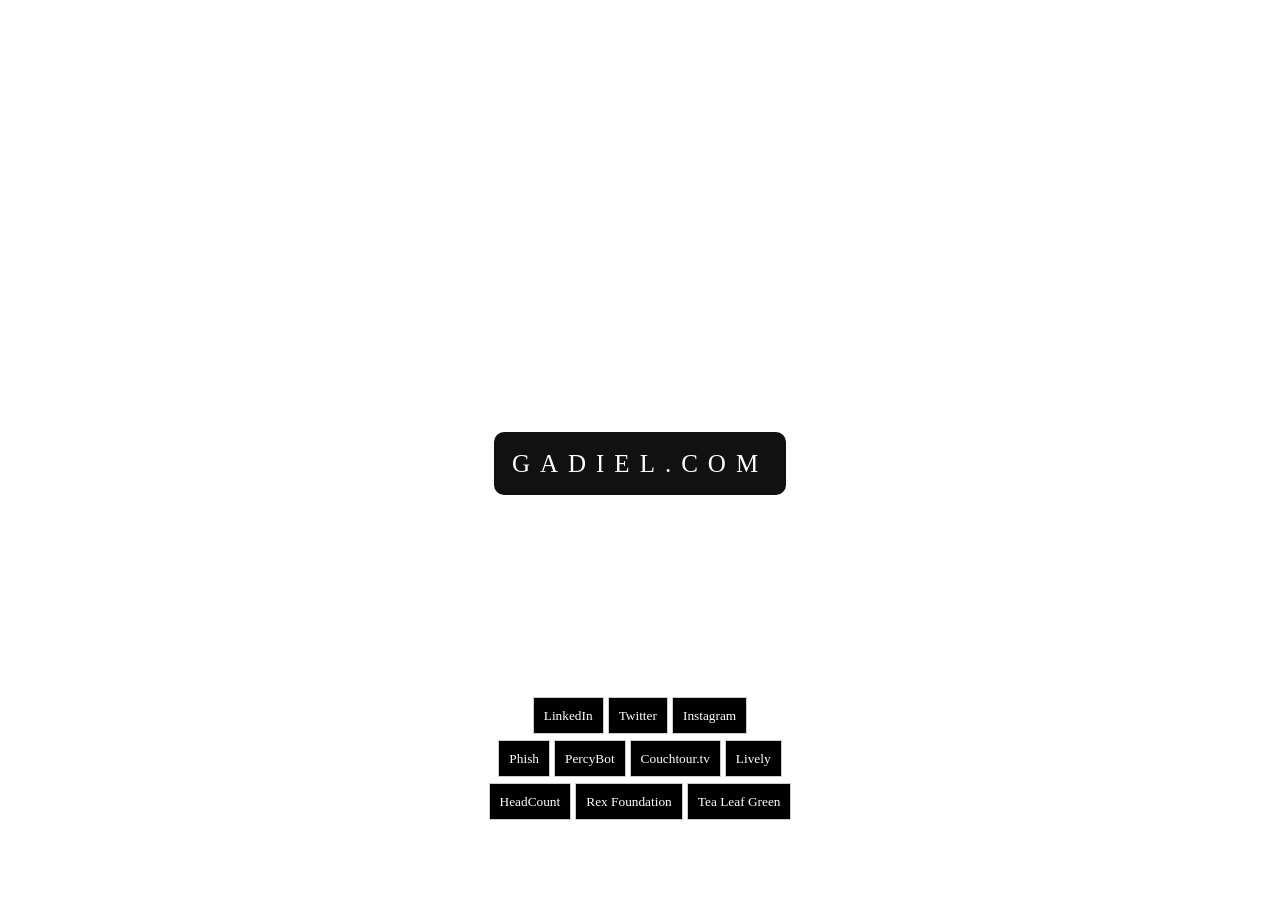
==== index.html @ cd5888ec "Initial Commit Welcome to Gadiel.com" ====
<!DOCTYPE html>
<html>
<head>
  <title>Gadiel.com</title>
  <meta property="og:image" content="https://gadiel.com/hp_images/gadiel_preview.png" />
  <!-- Global site tag (gtag.js) - Google Analytics -->
<script async src="https://www.googletagmanager.com/gtag/js?id=UA-42356486-1"></script>
<script>
  window.dataLayer = window.dataLayer || [];
  function gtag(){dataLayer.push(arguments);}
  gtag('js', new Date());

  gtag('config', 'UA-42356486-1');
</script>

<meta name="viewport" content="width=device-width, initial-scale=1">
<style>
body, html {
  height: 100%;
  margin: 0;
}

.bg { background-image: url("hp_images/golden_gate.jpg"); height: 100%; background-position: center; background-repeat: no-repeat;  background-size: cover;
}
.caption {  position: absolute; left: 0; top: 50%; width: 100%; text-align: center; color: #000; }
.caption span.border { background-color: #111; color: #fff; padding: 18px; font-size: 25px; letter-spacing: 10px; font-family: Lucida Console; border-radius: 10px; }
.caption a { text-decoration: none; color:#fff; }

.links { position: absolute; left: 0; bottom: 15%; text-align: center; color: #fff; margin: 0 auto; width: 100%; }
.links a { padding:5px; border: dotted thin #ccc; text-decoration:none; background-color:#fff; color:#000; }
.links a:hover { background-color:#000; color:#fff; }

.socials { position: absolute; left: 0; bottom: 10%; width: 100%; text-align: center; color: #fff; }
.socials a { padding: 10px; border: solid thin #ccc; font-size: 10pt; text-decoration:none; background-color:#000; color:#fff; font-family: Verdana; }
.socials a:hover { background-color:#fff; color:#000; }
</style>
</head>
<body>

<div class="bg">
  <div class="caption">
    <span class="border">GADIEL.COM</span><br><br>
  </div>
</div>

<!--div class="links">
    <a href="https://gadiel.com/phish">Phish</a>
    <a href="https://jambase.com">JamBase</a>
    <a href="https://headcount.org">HeadCount</a>
    <a href="https://rexfoundation.org">Rex Foundation</a>
    <a href="https://tealeafgreen.com">Tea Leaf Green</a>
    <a href="https://percybot.com">PercyBot</a>
    <a href="https://couchtour.tv">Couchtour.tv</a>
    <a href="https://golive.ly">Lively</a>
</div-->

<div class="socials">  
  <a href="https://www.linkedin.com/in/andygadiel/">LinkedIn</a>
  <a href="https://twitter.com/andygadiel">Twitter</a>
  <a href="https://instagram.com/andygadiel">Instagram</a> 

  <div id="spacer" style="width: 200px; height: 25px; margin-right:0px;"></div>
  
  <a href="phish/">Phish</a>
  <a href="https://percybot.com">PercyBot</a>
  <a href="https://couchtour.tv">Couchtour.tv</a>
  <a href="https://golive.ly">Lively</a>

  <div id="spacer" style="width: 200px; height: 25px; margin-right:0px;"></div>
  <a href="https://headcount.org">HeadCount</a>
  <a href="https://rexfoundation.org">Rex Foundation</a>
  <a href="https://tealeafgreen.com">Tea Leaf Green</a>
</div>


</body>
</html>
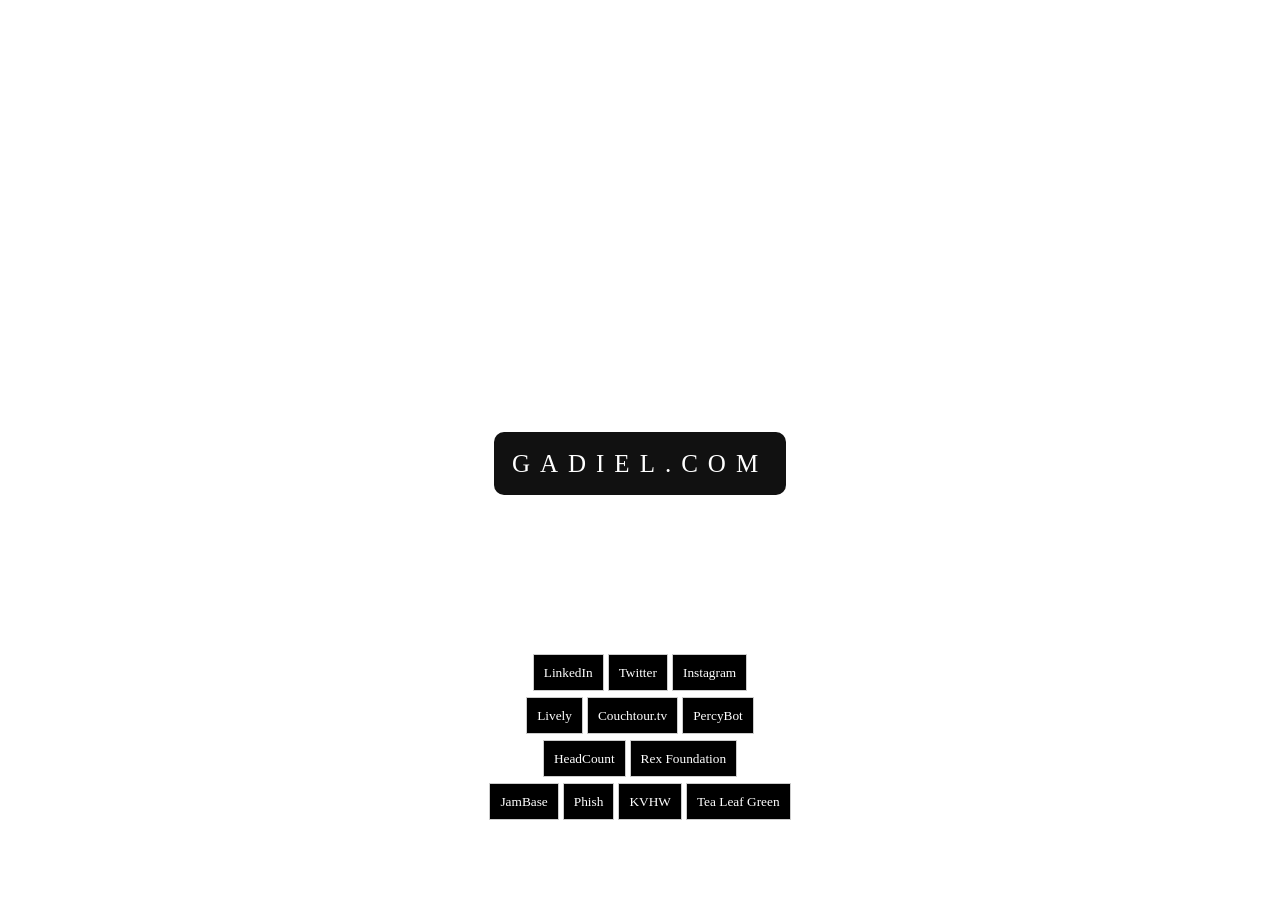
==== commit 0ca94658: "updates!" ====
--- a/index.html
+++ b/index.html
@@ -60,16 +60,20 @@
   <a href="https://instagram.com/andygadiel">Instagram</a> 
 
   <div id="spacer" style="width: 200px; height: 25px; margin-right:0px;"></div>
+  <a href="https://golive.ly">Lively</a>
+  <a href="https://couchtour.tv">Couchtour.tv</a>
+  <a href="https://percybot.com">PercyBot</a>
   
-  <a href="phish/">Phish</a>
-  <a href="https://percybot.com">PercyBot</a>
-  <a href="https://couchtour.tv">Couchtour.tv</a>
-  <a href="https://golive.ly">Lively</a>
-
   <div id="spacer" style="width: 200px; height: 25px; margin-right:0px;"></div>
   <a href="https://headcount.org">HeadCount</a>
   <a href="https://rexfoundation.org">Rex Foundation</a>
+  
+  <div id="spacer" style="width: 200px; height: 25px; margin-right:0px;"></div>
+  <a href="https://www.jambase.com">JamBase</a>
+  <a href="phish/">Phish</a>
+  <a href="kvhw">KVHW</a>
   <a href="https://tealeafgreen.com">Tea Leaf Green</a>
+  
 </div>
 
 
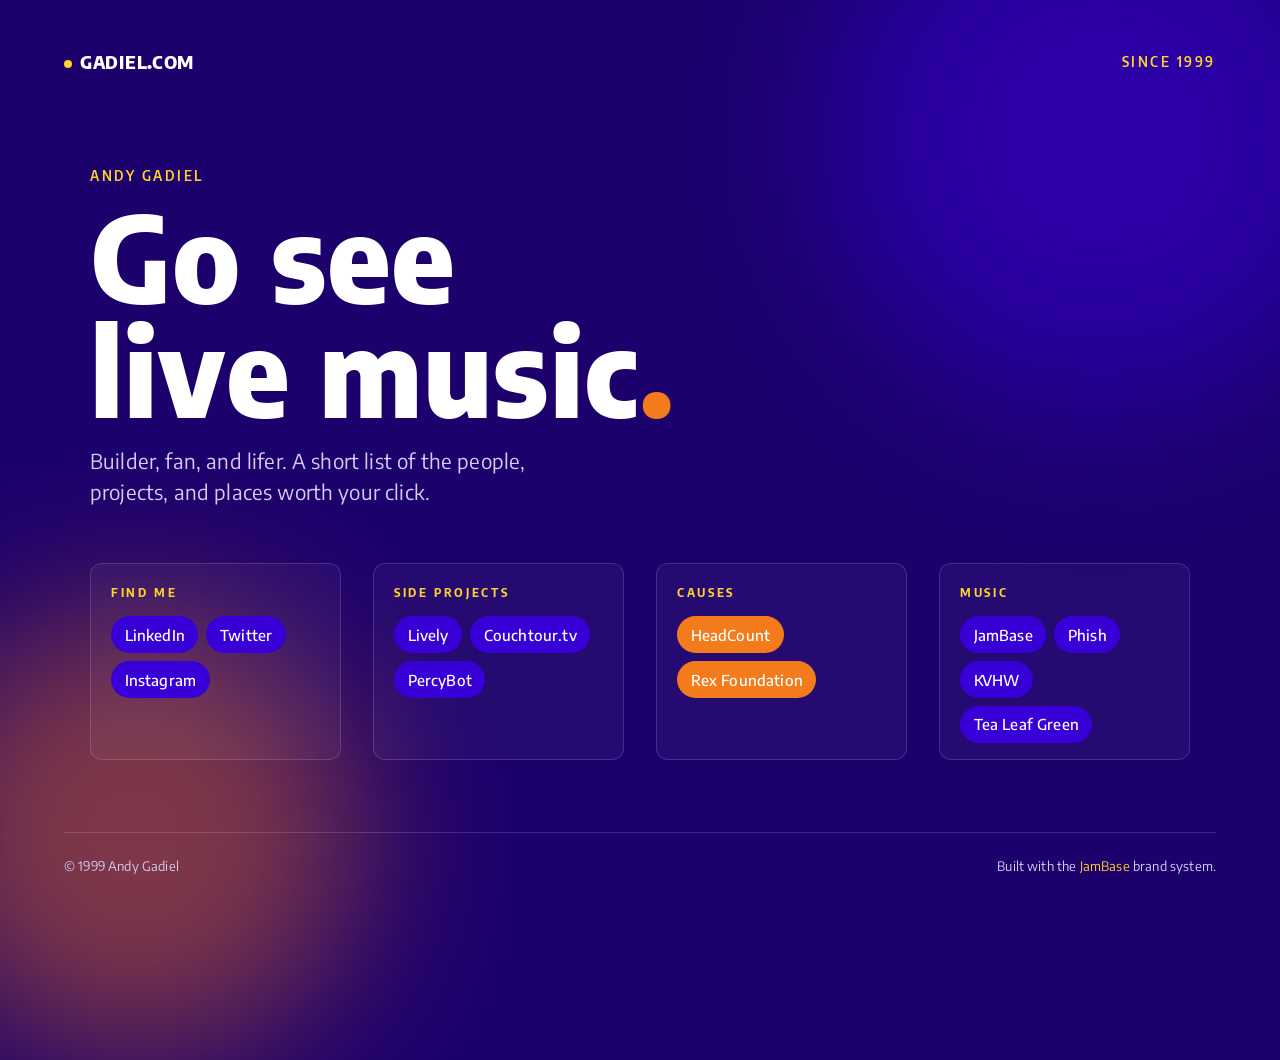
==== commit 5178f1a9: "Rebrand gadiel.com with JamBase visual system Applies Encode Sans + Grape Jam/Blueberry/Orange Marma" ====
--- a/index.html
+++ b/index.html
@@ -1,81 +1,293 @@
 <!DOCTYPE html>
-<html>
+<html lang="en">
 <head>
-  <title>Gadiel.com</title>
-  <meta property="og:image" content="https://gadiel.com/hp_images/gadiel_preview.png" />
-  <!-- Global site tag (gtag.js) - Google Analytics -->
+<meta charset="utf-8">
+<title>Andy Gadiel</title>
+<meta name="viewport" content="width=device-width, initial-scale=1">
+<meta name="description" content="Andy Gadiel. Live music, side projects, and the people I build with.">
+<meta property="og:title" content="Andy Gadiel">
+<meta property="og:description" content="Live music, side projects, and the people I build with.">
+<meta property="og:image" content="https://gadiel.com/hp_images/gadiel_preview.png">
+
+<link rel="preconnect" href="https://fonts.googleapis.com">
+<link rel="preconnect" href="https://fonts.gstatic.com" crossorigin>
+<link href="https://fonts.googleapis.com/css2?family=Encode+Sans:wght@100..900&family=Encode+Sans+Semi+Condensed:wght@100..900&display=swap" rel="stylesheet">
+
 <script async src="https://www.googletagmanager.com/gtag/js?id=UA-42356486-1"></script>
 <script>
   window.dataLayer = window.dataLayer || [];
   function gtag(){dataLayer.push(arguments);}
   gtag('js', new Date());
-
   gtag('config', 'UA-42356486-1');
 </script>
 
-<meta name="viewport" content="width=device-width, initial-scale=1">
 <style>
-body, html {
-  height: 100%;
-  margin: 0;
-}
-
-.bg { background-image: url("hp_images/golden_gate.jpg"); height: 100%; background-position: center; background-repeat: no-repeat;  background-size: cover;
-}
-.caption {  position: absolute; left: 0; top: 50%; width: 100%; text-align: center; color: #000; }
-.caption span.border { background-color: #111; color: #fff; padding: 18px; font-size: 25px; letter-spacing: 10px; font-family: Lucida Console; border-radius: 10px; }
-.caption a { text-decoration: none; color:#fff; }
-
-.links { position: absolute; left: 0; bottom: 15%; text-align: center; color: #fff; margin: 0 auto; width: 100%; }
-.links a { padding:5px; border: dotted thin #ccc; text-decoration:none; background-color:#fff; color:#000; }
-.links a:hover { background-color:#000; color:#fff; }
-
-.socials { position: absolute; left: 0; bottom: 10%; width: 100%; text-align: center; color: #fff; }
-.socials a { padding: 10px; border: solid thin #ccc; font-size: 10pt; text-decoration:none; background-color:#000; color:#fff; font-family: Verdana; }
-.socials a:hover { background-color:#fff; color:#000; }
+:root {
+  --jb-grape-jam: #1C006C;
+  --jb-orange-marmalade: #F47B1C;
+  --jb-blueberry-jam: #3800D7;
+  --jb-sonic-sunrise: #FFD12E;
+  --jb-electric-daytime: #0094FF;
+  --jb-salmon-sunset: #EC5759;
+  --jb-purple-75: #493389;
+  --jb-purple-25: #D7CCF7;
+  --jb-purple-10: #F5F2FD;
+
+  --jb-font-sans: 'Encode Sans', system-ui, -apple-system, sans-serif;
+  --jb-font-heading: 'Encode Sans Semi Condensed', 'Encode Sans', system-ui, sans-serif;
+
+  --jb-radius-md: 0.5rem;
+  --jb-radius-lg: 0.75rem;
+  --jb-radius-full: 9999px;
+}
+
+* { box-sizing: border-box; }
+
+html, body { margin: 0; padding: 0; }
+
+body {
+  font-family: var(--jb-font-sans);
+  font-weight: 400;
+  color: #fff;
+  background: var(--jb-grape-jam);
+  min-height: 100vh;
+  letter-spacing: 0.01em;
+  line-height: 1.5;
+  overflow-x: hidden;
+}
+
+.page {
+  position: relative;
+  min-height: 100vh;
+  display: flex;
+  flex-direction: column;
+  padding: clamp(1.5rem, 4vw, 3rem) clamp(1.25rem, 5vw, 4rem);
+  isolation: isolate;
+}
+
+.page::before,
+.page::after {
+  content: "";
+  position: absolute;
+  border-radius: 50%;
+  filter: blur(80px);
+  opacity: 0.55;
+  z-index: -1;
+  pointer-events: none;
+}
+
+.page::before {
+  width: 60vmin; height: 60vmin;
+  background: var(--jb-blueberry-jam);
+  top: -15vmin; right: -10vmin;
+}
+
+.page::after {
+  width: 50vmin; height: 50vmin;
+  background: var(--jb-orange-marmalade);
+  bottom: -15vmin; left: -10vmin;
+  opacity: 0.45;
+}
+
+header {
+  display: flex;
+  align-items: center;
+  justify-content: space-between;
+  gap: 1rem;
+  margin-bottom: clamp(3rem, 10vh, 6rem);
+}
+
+.brand {
+  font-family: var(--jb-font-heading);
+  font-weight: 800;
+  font-size: 1.125rem;
+  letter-spacing: 0.04em;
+  text-transform: uppercase;
+}
+
+.brand .dot {
+  display: inline-block;
+  width: 0.5rem; height: 0.5rem;
+  background: var(--jb-sonic-sunrise);
+  border-radius: var(--jb-radius-full);
+  margin-right: 0.5rem;
+  vertical-align: middle;
+}
+
+.overline {
+  font-family: var(--jb-font-heading);
+  font-weight: 600;
+  font-size: 0.875rem;
+  letter-spacing: 0.18em;
+  text-transform: uppercase;
+  color: var(--jb-sonic-sunrise);
+}
+
+main {
+  flex: 1;
+  display: flex;
+  flex-direction: column;
+  justify-content: center;
+  max-width: 1100px;
+  margin: 0 auto;
+  width: 100%;
+}
+
+.hero h1 {
+  font-family: var(--jb-font-heading);
+  font-weight: 800;
+  font-size: clamp(3rem, 11vw, 7.5rem);
+  line-height: 0.95;
+  letter-spacing: 0.01em;
+  margin: 0.75rem 0 1.25rem;
+}
+
+.hero h1 .mark {
+  color: var(--jb-orange-marmalade);
+}
+
+.hero p.lede {
+  font-size: clamp(1.125rem, 1.6vw, 1.375rem);
+  max-width: 36ch;
+  color: var(--jb-purple-25);
+  margin: 0 0 2.5rem;
+}
+
+.groups {
+  display: grid;
+  grid-template-columns: repeat(auto-fit, minmax(220px, 1fr));
+  gap: clamp(1.25rem, 2.5vw, 2rem);
+  margin-top: 1rem;
+}
+
+.group {
+  background: rgba(255, 255, 255, 0.04);
+  border: 1px solid rgba(215, 204, 247, 0.18);
+  border-radius: var(--jb-radius-lg);
+  padding: 1.25rem 1.25rem 1rem;
+  backdrop-filter: blur(6px);
+}
+
+.group h2 {
+  font-family: var(--jb-font-heading);
+  font-weight: 700;
+  font-size: 0.75rem;
+  letter-spacing: 0.22em;
+  text-transform: uppercase;
+  color: var(--jb-sonic-sunrise);
+  margin: 0 0 0.875rem;
+}
+
+.chips {
+  display: flex;
+  flex-wrap: wrap;
+  gap: 0.5rem;
+}
+
+.chip {
+  display: inline-flex;
+  align-items: center;
+  padding: 0.45rem 0.85rem;
+  font-family: var(--jb-font-sans);
+  font-weight: 500;
+  font-size: 0.9375rem;
+  color: #fff;
+  text-decoration: none;
+  background: var(--jb-blueberry-jam);
+  border-radius: var(--jb-radius-full);
+  transition: background 120ms ease, transform 120ms ease, color 120ms ease;
+}
+
+.chip:hover {
+  background: var(--jb-sonic-sunrise);
+  color: var(--jb-grape-jam);
+  transform: translateY(-1px);
+}
+
+.chip.accent { background: var(--jb-orange-marmalade); }
+.chip.accent:hover { background: var(--jb-sonic-sunrise); color: var(--jb-grape-jam); }
+
+footer {
+  margin-top: clamp(3rem, 8vh, 5rem);
+  padding-top: 1.5rem;
+  border-top: 1px solid rgba(215, 204, 247, 0.18);
+  font-size: 0.8125rem;
+  color: var(--jb-purple-25);
+  display: flex;
+  justify-content: space-between;
+  flex-wrap: wrap;
+  gap: 0.5rem;
+}
+
+footer a {
+  color: var(--jb-sonic-sunrise);
+  text-decoration: none;
+}
+footer a:hover { text-decoration: underline; }
+
+@media (max-width: 480px) {
+  header { margin-bottom: 2rem; }
+  .hero p.lede { margin-bottom: 1.75rem; }
+}
 </style>
 </head>
 <body>
-
-<div class="bg">
-  <div class="caption">
-    <span class="border">GADIEL.COM</span><br><br>
-  </div>
+<div class="page">
+  <header>
+    <div class="brand"><span class="dot"></span>GADIEL.COM</div>
+    <div class="overline">Since 1999</div>
+  </header>
+
+  <main>
+    <section class="hero">
+      <div class="overline">Andy Gadiel</div>
+      <h1>Go see<br>live music<span class="mark">.</span></h1>
+      <p class="lede">Builder, fan, and lifer. A short list of the people, projects, and places worth your click.</p>
+    </section>
+
+    <section class="groups" aria-label="Links">
+      <div class="group">
+        <h2>Find me</h2>
+        <div class="chips">
+          <a class="chip" href="https://www.linkedin.com/in/andygadiel/">LinkedIn</a>
+          <a class="chip" href="https://twitter.com/andygadiel">Twitter</a>
+          <a class="chip" href="https://instagram.com/andygadiel">Instagram</a>
+        </div>
+      </div>
+
+      <div class="group">
+        <h2>Side projects</h2>
+        <div class="chips">
+          <a class="chip" href="https://golive.ly">Lively</a>
+          <a class="chip" href="https://couchtour.tv">Couchtour.tv</a>
+          <a class="chip" href="https://percybot.com">PercyBot</a>
+        </div>
+      </div>
+
+      <div class="group">
+        <h2>Causes</h2>
+        <div class="chips">
+          <a class="chip accent" href="https://headcount.org">HeadCount</a>
+          <a class="chip accent" href="https://rexfoundation.org">Rex Foundation</a>
+        </div>
+      </div>
+
+      <div class="group">
+        <h2>Music</h2>
+        <div class="chips">
+          <a class="chip" href="https://www.jambase.com">JamBase</a>
+          <a class="chip" href="phish/">Phish</a>
+          <a class="chip" href="kvhw">KVHW</a>
+          <a class="chip" href="https://tealeafgreen.com">Tea Leaf Green</a>
+        </div>
+      </div>
+    </section>
+  </main>
+
+  <footer>
+    <span>&copy; 1999 Andy Gadiel</span>
+    <span>Built with the <a href="https://www.jambase.com">JamBase</a> brand system.</span>
+  </footer>
 </div>
-
-<!--div class="links">
-    <a href="https://gadiel.com/phish">Phish</a>
-    <a href="https://jambase.com">JamBase</a>
-    <a href="https://headcount.org">HeadCount</a>
-    <a href="https://rexfoundation.org">Rex Foundation</a>
-    <a href="https://tealeafgreen.com">Tea Leaf Green</a>
-    <a href="https://percybot.com">PercyBot</a>
-    <a href="https://couchtour.tv">Couchtour.tv</a>
-    <a href="https://golive.ly">Lively</a>
-</div-->
-
-<div class="socials">  
-  <a href="https://www.linkedin.com/in/andygadiel/">LinkedIn</a>
-  <a href="https://twitter.com/andygadiel">Twitter</a>
-  <a href="https://instagram.com/andygadiel">Instagram</a> 
-
-  <div id="spacer" style="width: 200px; height: 25px; margin-right:0px;"></div>
-  <a href="https://golive.ly">Lively</a>
-  <a href="https://couchtour.tv">Couchtour.tv</a>
-  <a href="https://percybot.com">PercyBot</a>
-  
-  <div id="spacer" style="width: 200px; height: 25px; margin-right:0px;"></div>
-  <a href="https://headcount.org">HeadCount</a>
-  <a href="https://rexfoundation.org">Rex Foundation</a>
-  
-  <div id="spacer" style="width: 200px; height: 25px; margin-right:0px;"></div>
-  <a href="https://www.jambase.com">JamBase</a>
-  <a href="phish/">Phish</a>
-  <a href="kvhw">KVHW</a>
-  <a href="https://tealeafgreen.com">Tea Leaf Green</a>
-  
-</div>
-
-
 </body>
 </html>
